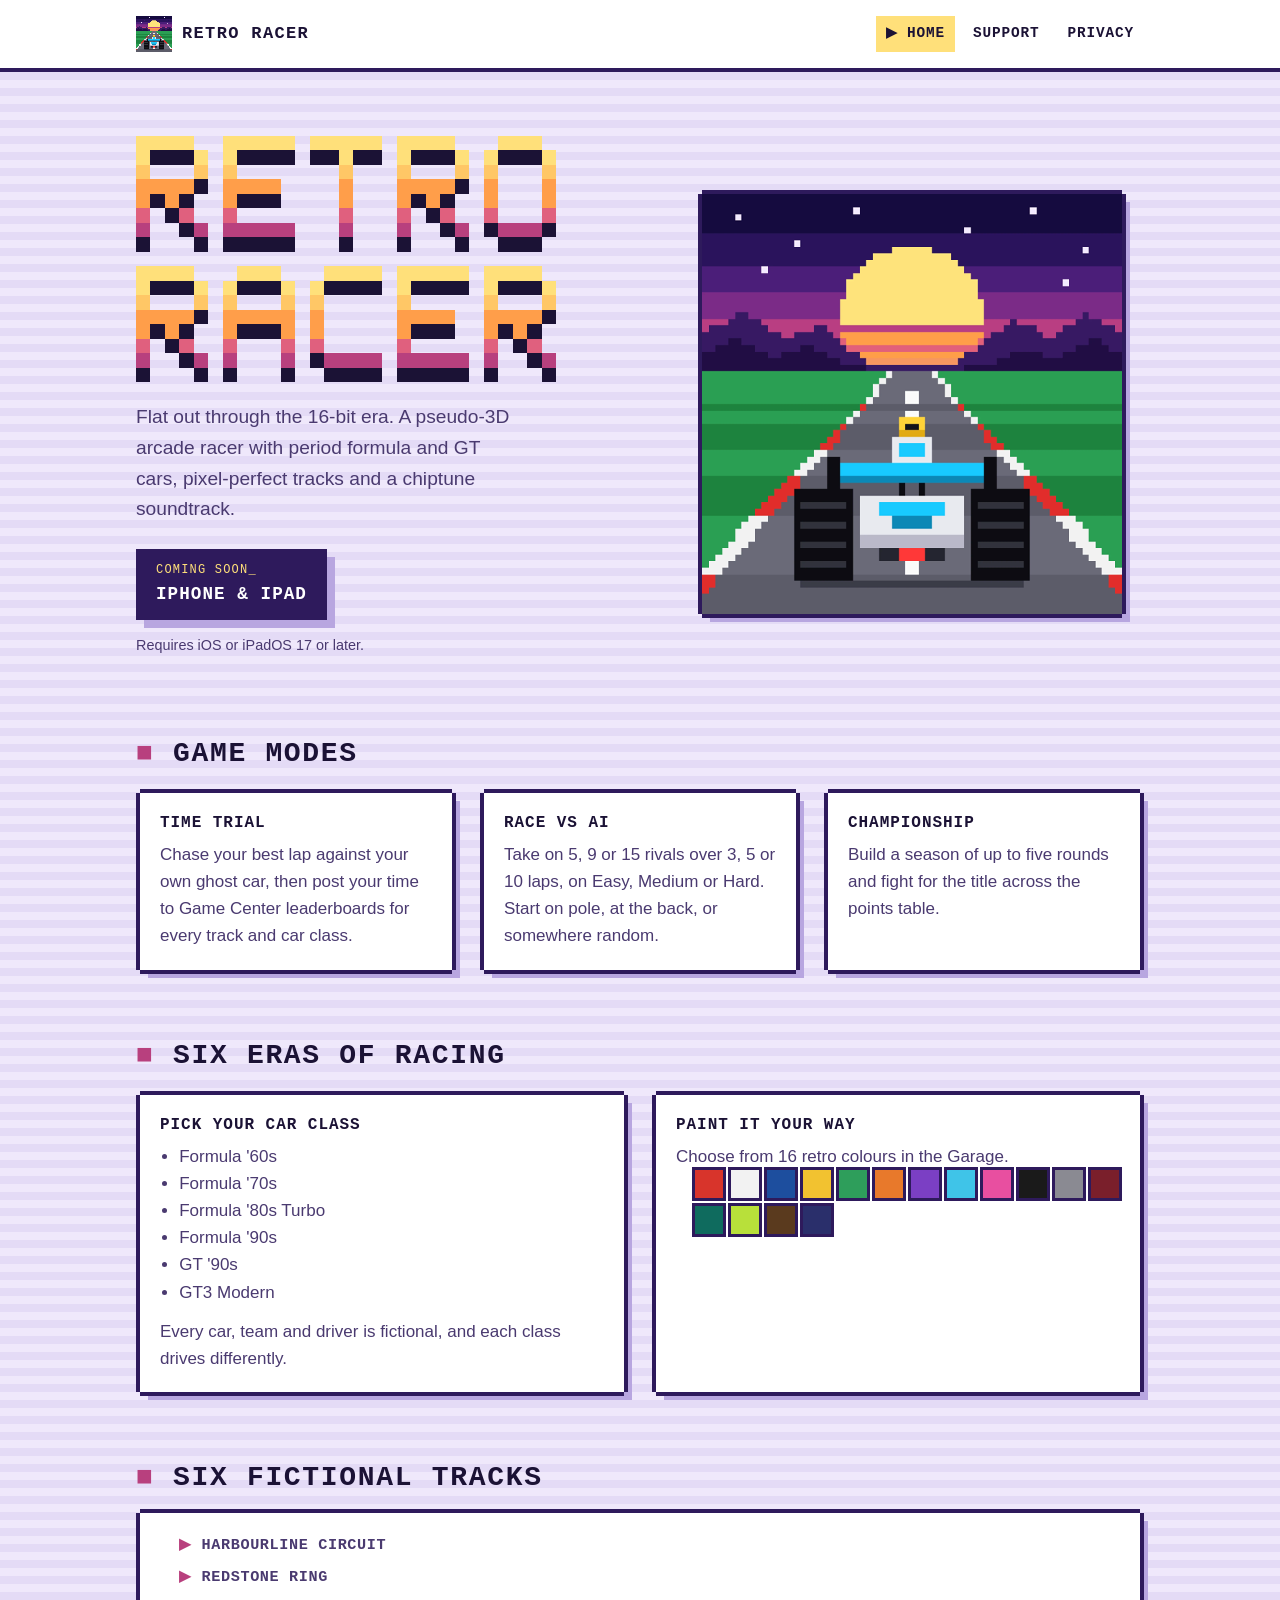
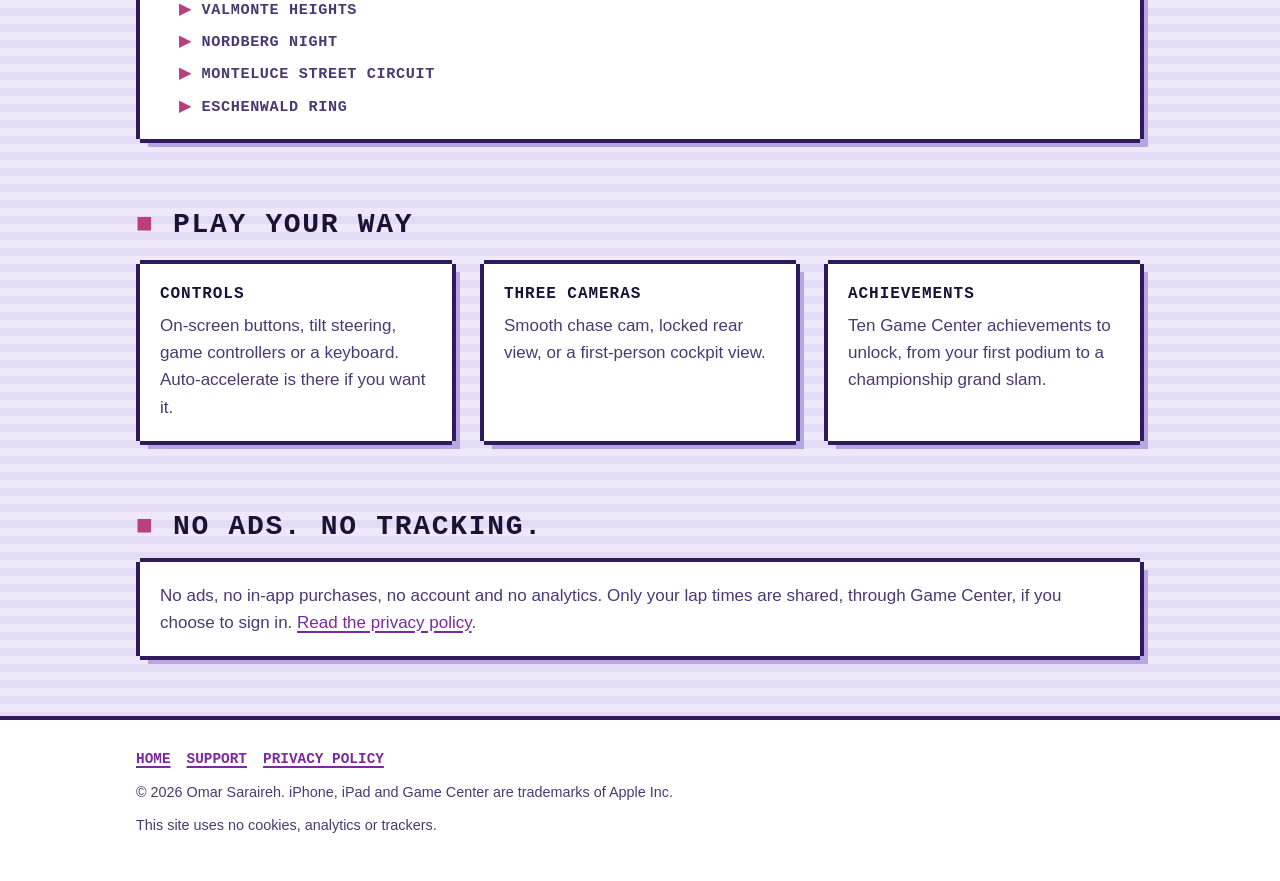
==== index.html @ 01d514aa "Add files via upload" ====
<!doctype html>
<html lang="en">
<head>
  <meta charset="utf-8">
  <meta name="viewport" content="width=device-width, initial-scale=1, viewport-fit=cover">
  <title>Retro Racer: 16-bit Racing</title>
  <meta name="description" content="Retro Racer is a 16-bit pseudo-3D racing game for iPhone and iPad: six classes of fictional formula and GT cars, time trials with Game Center leaderboards, and races against up to 15 AI rivals.">
  <meta name="theme-color" content="#ffffff" media="(prefers-color-scheme: light)">
  <meta name="theme-color" content="#2e1a5c" media="(prefers-color-scheme: dark)">
  <link rel="icon" href="icon.png" type="image/png">
  <link rel="apple-touch-icon" href="apple-touch-icon.png">
  <link rel="stylesheet" href="styles.css">
</head>
<body>
  <a class="skip-link" href="#main">Skip to content</a>

  <header class="site-header">
    <div class="wrap">
      <a class="brand" href="./"><img class="pixel" src="icon.png" alt="" width="36" height="36">Retro Racer</a>
      <nav class="nav" aria-label="Main">
        <a href="./" aria-current="page">Home</a>
        <a href="support.html">Support</a>
        <a href="privacy.html">Privacy</a>
      </nav>
    </div>
  </header>

  <main id="main">
    <div class="wrap">
      <div class="hero">
        <div>
          <h1 style="margin:0"><img class="wordmark pixel" src="wordmark.svg" alt="Retro Racer" width="420" height="246"></h1>
          <p class="lede">Flat out through the 16-bit era. A pseudo-3D arcade racer with period formula and GT cars, pixel-perfect tracks and a chiptune soundtrack.</p>
          <div class="coming-soon" role="note" aria-label="Coming soon to iPhone and iPad">
            <span class="small">Coming soon<span class="blink" aria-hidden="true">_</span></span>
            <span class="big">iPhone &amp; iPad</span>
          </div>
          <p class="req">Requires iOS or iPadOS 17 or later.</p>
        </div>
        <div class="hero-art panel">
          <img class="pixel" src="icon.png" alt="Pixel art of a white formula car racing down a grey road with red and white kerbs toward a big yellow sun setting behind purple mountains" width="512" height="512">
        </div>
      </div>

      <section aria-labelledby="modes-title">
        <h2 id="modes-title">Game modes</h2>
        <div class="grid three">
          <article class="card panel">
            <h3>Time Trial</h3>
            <p>Chase your best lap against your own ghost car, then post your time to Game Center leaderboards for every track and car class.</p>
          </article>
          <article class="card panel">
            <h3>Race vs AI</h3>
            <p>Take on 5, 9 or 15 rivals over 3, 5 or 10 laps, on Easy, Medium or Hard. Start on pole, at the back, or somewhere random.</p>
          </article>
          <article class="card panel">
            <h3>Championship</h3>
            <p>Build a season of up to five rounds and fight for the title across the points table.</p>
          </article>
        </div>
      </section>

      <section aria-labelledby="cars-title">
        <h2 id="cars-title">Six eras of racing</h2>
        <div class="grid">
          <article class="card panel">
            <h3>Pick your car class</h3>
            <ul>
              <li>Formula '60s</li>
              <li>Formula '70s</li>
              <li>Formula '80s Turbo</li>
              <li>Formula '90s</li>
              <li>GT '90s</li>
              <li>GT3 Modern</li>
            </ul>
            <p style="margin-top:12px">Every car, team and driver is fictional, and each class drives differently.</p>
          </article>
          <article class="card panel">
            <h3>Paint it your way</h3>
            <p>Choose from 16 retro colours in the Garage.</p>
            <ul class="swatches" aria-label="Sample car colours">
              <li style="background:#D8342B" title="Race red"></li>
              <li style="background:#F2F2F2" title="White"></li>
              <li style="background:#1D4E9E" title="Royal blue"></li>
              <li style="background:#F2C230" title="Yellow"></li>
              <li style="background:#2E9E5B" title="Green"></li>
              <li style="background:#E8792B" title="Orange"></li>
              <li style="background:#7B3FC4" title="Purple"></li>
              <li style="background:#3FC4E8" title="Cyan"></li>
              <li style="background:#E84FA0" title="Pink"></li>
              <li style="background:#1A1A1A" title="Black"></li>
              <li style="background:#8A8A92" title="Silver"></li>
              <li style="background:#7A1F2B" title="Maroon"></li>
              <li style="background:#0F6B5E" title="Teal"></li>
              <li style="background:#B8E03A" title="Lime"></li>
              <li style="background:#5A3A1E" title="Brown"></li>
              <li style="background:#2A2F6B" title="Navy"></li>
            </ul>
          </article>
        </div>
      </section>

      <section aria-labelledby="tracks-title">
        <h2 id="tracks-title">Six fictional tracks</h2>
        <div class="card panel">
          <ul class="tracks">
            <li>Harbourline Circuit</li>
            <li>Redstone Ring</li>
            <li>Valmonte Heights</li>
            <li>Nordberg Night</li>
            <li>Monteluce Street Circuit</li>
            <li>Eschenwald Ring</li>
          </ul>
        </div>
      </section>

      <section aria-labelledby="play-title">
        <h2 id="play-title">Play your way</h2>
        <div class="grid three">
          <article class="card panel">
            <h3>Controls</h3>
            <p>On-screen buttons, tilt steering, game controllers or a keyboard. Auto-accelerate is there if you want it.</p>
          </article>
          <article class="card panel">
            <h3>Three cameras</h3>
            <p>Smooth chase cam, locked rear view, or a first-person cockpit view.</p>
          </article>
          <article class="card panel">
            <h3>Achievements</h3>
            <p>Ten Game Center achievements to unlock, from your first podium to a championship grand slam.</p>
          </article>
        </div>
      </section>

      <section aria-labelledby="privacy-title">
        <h2 id="privacy-title">No ads. No tracking.</h2>
        <div class="card panel">
          <p>No ads, no in-app purchases, no account and no analytics. Only your lap times are shared, through Game Center, if you choose to sign in. <a href="privacy.html">Read the privacy policy</a>.</p>
        </div>
      </section>
    </div>
  </main>

  <footer class="site-footer">
    <div class="wrap">
      <nav aria-label="Footer">
        <a href="./">Home</a>
        <a href="support.html">Support</a>
        <a href="privacy.html">Privacy Policy</a>
      </nav>
      <p>© 2026 Omar Saraireh. iPhone, iPad and Game Center are trademarks of Apple Inc.</p>
      <p>This site uses no cookies, analytics or trackers.</p>
    </div>
  </footer>
</body>
</html>
---- styles.css ----
/* Retro Racer — 16-bit pixel style. System fonts only; no external requests. */

:root {
  color-scheme: light dark;

  /* Daytime (light mode) */
  --bg: #efe8fb;
  --bg-stripe: #e4dbf6;
  --panel: #ffffff;
  --edge: #2e1a5c;
  --shadow: #b8a6e0;
  --ink: #1b1235;
  --ink-soft: #4a3a70;
  --accent: #ffe07a;
  --accent-ink: #1b1235;
  --link: #7a2a9e;
  --hot: #b8407e;
  --grass: #2e9e5b;
  --focus: #1d4e9e;

  --px: 4px;
  --mono: ui-monospace, "SF Mono", SFMono-Regular, Menlo, Consolas, "Liberation Mono", monospace;
  --sans: -apple-system, BlinkMacSystemFont, "Segoe UI", Roboto, "Helvetica Neue", Arial, sans-serif;
}

@media (prefers-color-scheme: dark) {
  :root {
    /* Night (dark mode) — the game's own palette */
    --bg: #1b1235;
    --bg-stripe: #20163f;
    --panel: #2e1a5c;
    --edge: #6b3fa0;
    --shadow: #0f0a22;
    --ink: #fdf8ff;
    --ink-soft: #cfc6ea;
    --accent: #ffe07a;
    --accent-ink: #1b1235;
    --link: #ffe07a;
    --hot: #ff9e4a;
    --grass: #4ce06a;
    --focus: #1fc8ff;
  }
}

*,
*::before,
*::after { box-sizing: border-box; }

html { -webkit-text-size-adjust: 100%; }

body {
  margin: 0;
  min-height: 100vh;
  font-family: var(--sans);
  font-size: 1.0625rem;
  line-height: 1.6;
  color: var(--ink);
  background-color: var(--bg);
  /* Scanline-style stripes, like the road's alternating rumble segments. */
  background-image: repeating-linear-gradient(180deg, var(--bg) 0 8px, var(--bg-stripe) 8px 16px);
}

a { color: var(--link); text-underline-offset: 0.18em; text-decoration-thickness: 2px; }
a:hover { color: var(--hot); }
:focus-visible { outline: var(--px) solid var(--focus); outline-offset: 2px; }

img.pixel, .pixel img { image-rendering: pixelated; image-rendering: crisp-edges; }

.skip-link {
  position: absolute; left: -9999px; top: 8px; z-index: 10;
  padding: 8px 14px; background: var(--accent); color: var(--accent-ink);
  font-family: var(--mono); font-weight: 700;
}
.skip-link:focus { left: 16px; }

.wrap { width: 100%; max-width: 1040px; margin: 0 auto; padding: 0 16px; }
.prose { max-width: 760px; }

/* Pixel panel: square notched corners made with box-shadows, plus a hard drop shadow. */
.panel {
  background: var(--panel);
  margin: var(--px);
  box-shadow:
    0 calc(var(--px) * -1) 0 0 var(--edge),
    0 var(--px) 0 0 var(--edge),
    calc(var(--px) * -1) 0 0 0 var(--edge),
    var(--px) 0 0 0 var(--edge),
    calc(var(--px) * 2) calc(var(--px) * 2) 0 0 var(--shadow);
}

h1, h2, h3, .mono {
  font-family: var(--mono);
  text-transform: uppercase;
  letter-spacing: 0.06em;
  line-height: 1.25;
}

/* Header */
.site-header { padding: 16px 0; border-bottom: var(--px) solid var(--edge); background: var(--panel); }
.site-header .wrap { display: flex; align-items: center; justify-content: space-between; gap: 12px; flex-wrap: wrap; }
.brand { display: inline-flex; align-items: center; gap: 10px; text-decoration: none; color: var(--ink); font-family: var(--mono); font-weight: 800; letter-spacing: 0.08em; text-transform: uppercase; }
.brand img { width: 36px; height: 36px; }
.nav { display: flex; flex-wrap: wrap; gap: 8px; }
.nav a {
  font-family: var(--mono); font-weight: 700; font-size: 0.9rem; text-transform: uppercase; letter-spacing: 0.06em;
  color: var(--ink); text-decoration: none; padding: 6px 10px;
}
.nav a:hover { background: var(--bg-stripe); color: var(--ink); }
.nav a[aria-current="page"] { background: var(--accent); color: var(--accent-ink); }
.nav a[aria-current="page"]::before { content: "▶ "; }

/* Hero */
.hero { padding: 40px 0 16px; display: grid; gap: 32px; align-items: center; }
.wordmark { width: 100%; max-width: 420px; height: auto; display: block; margin: 0 0 20px; }
.hero .lede { font-size: 1.2rem; color: var(--ink-soft); margin: 0 0 24px; max-width: 36ch; }
.hero-art { width: 100%; max-width: 420px; justify-self: center; padding: 0; line-height: 0; }
.hero-art img { width: 100%; height: auto; display: block; }

.coming-soon {
  display: inline-flex; flex-direction: column; padding: 12px 20px;
  background: var(--edge); color: #ffffff; font-family: var(--mono); text-transform: uppercase;
  box-shadow: calc(var(--px) * 2) calc(var(--px) * 2) 0 0 var(--shadow);
}
.coming-soon .small { font-size: 0.75rem; letter-spacing: 0.1em; color: #ffe07a; }
.coming-soon .big { font-size: 1.1rem; font-weight: 800; letter-spacing: 0.06em; }
.blink { animation: blink 1.1s steps(1) infinite; }
@keyframes blink { 50% { opacity: 0; } }
@media (prefers-reduced-motion: reduce) { .blink { animation: none; } }
.req { margin-top: 14px; font-size: 0.9rem; color: var(--ink-soft); }

/* Sections */
section { padding: 32px 0; }
h2 { font-size: clamp(1.3rem, 4.5vw, 1.75rem); margin: 0 0 18px; }
h2::before { content: "■ "; color: var(--hot); }
h3 { font-size: 1rem; margin: 0 0 8px; }
.grid { display: grid; gap: 24px; grid-template-columns: 1fr; }
.card { padding: 20px; }
.card p { margin: 0; color: var(--ink-soft); }
.card ul { margin: 0; padding-left: 1.2rem; color: var(--ink-soft); }

.swatches { display: flex; flex-wrap: wrap; gap: 8px; margin: 14px 0 0; padding: 0; list-style: none; }
.swatches li { width: 28px; height: 28px; box-shadow: 0 0 0 3px var(--edge); }

.tracks { list-style: none; padding: 0; margin: 0; display: grid; gap: 8px; }
.tracks li { font-family: var(--mono); font-weight: 700; text-transform: uppercase; letter-spacing: 0.04em; font-size: 0.95rem; }
.tracks li::before { content: "▶ "; color: var(--hot); }

/* Document pages */
.doc { padding: 32px 0 48px; }
.doc article { padding: 24px 18px; }
.doc h1 { font-size: clamp(1.6rem, 6vw, 2.25rem); margin: 0 0 8px; }
.doc h2 { font-size: 1.15rem; margin: 36px 0 10px; }
.doc h3 { font-size: 0.95rem; margin: 22px 0 6px; }
.doc .updated { color: var(--ink-soft); margin: 0 0 20px; }
.doc ul { padding-left: 1.3rem; }
.doc li { margin: 6px 0; }
.summary-box { padding: 16px 18px; background: var(--bg-stripe); border-left: var(--px) solid var(--hot); }
.summary-box ul { margin: 8px 0 0; }

table { width: 100%; border-collapse: collapse; font-size: 0.95rem; }
.table-scroll { overflow-x: auto; -webkit-overflow-scrolling: touch; }
th, td { text-align: left; padding: 10px; border-bottom: 2px solid var(--edge); vertical-align: top; }
th { font-family: var(--mono); text-transform: uppercase; font-size: 0.8rem; letter-spacing: 0.06em; }

details { margin: 14px var(--px); padding: 14px 16px; background: var(--panel);
  box-shadow: 0 0 0 3px var(--edge), 6px 6px 0 3px var(--shadow); }
summary { cursor: pointer; font-weight: 700; }
details p, details ul { margin: 10px 0 0; color: var(--ink-soft); }

.contact-card { padding: 20px; text-align: center; margin: 20px var(--px) 24px; background: var(--bg-stripe); }
.button {
  display: inline-block; margin-top: 10px; padding: 12px 20px;
  background: var(--accent); color: var(--accent-ink); text-decoration: none;
  font-family: var(--mono); font-weight: 800; letter-spacing: 0.04em; word-break: break-all;
  box-shadow: 0 0 0 3px var(--edge), 6px 6px 0 3px var(--edge);
}
.button:hover { color: var(--accent-ink); transform: translate(2px, 2px); box-shadow: 0 0 0 3px var(--edge), 3px 3px 0 3px var(--edge); }

/* Footer */
.site-footer { margin-top: 24px; padding: 28px 0 44px; background: var(--panel); border-top: var(--px) solid var(--edge); font-size: 0.9rem; color: var(--ink-soft); }
.site-footer .wrap { display: flex; flex-direction: column; gap: 10px; }
.site-footer nav { display: flex; flex-wrap: wrap; gap: 16px; font-family: var(--mono); text-transform: uppercase; font-weight: 700; }
.site-footer p { margin: 0; }

@media (min-width: 720px) {
  .hero { grid-template-columns: 1.1fr 1fr; padding: 64px 0 32px; }
  .grid { grid-template-columns: repeat(2, 1fr); }
  .doc article { padding: 40px 44px; }
}
@media (min-width: 980px) {
  .grid.three { grid-template-columns: repeat(3, 1fr); }
}
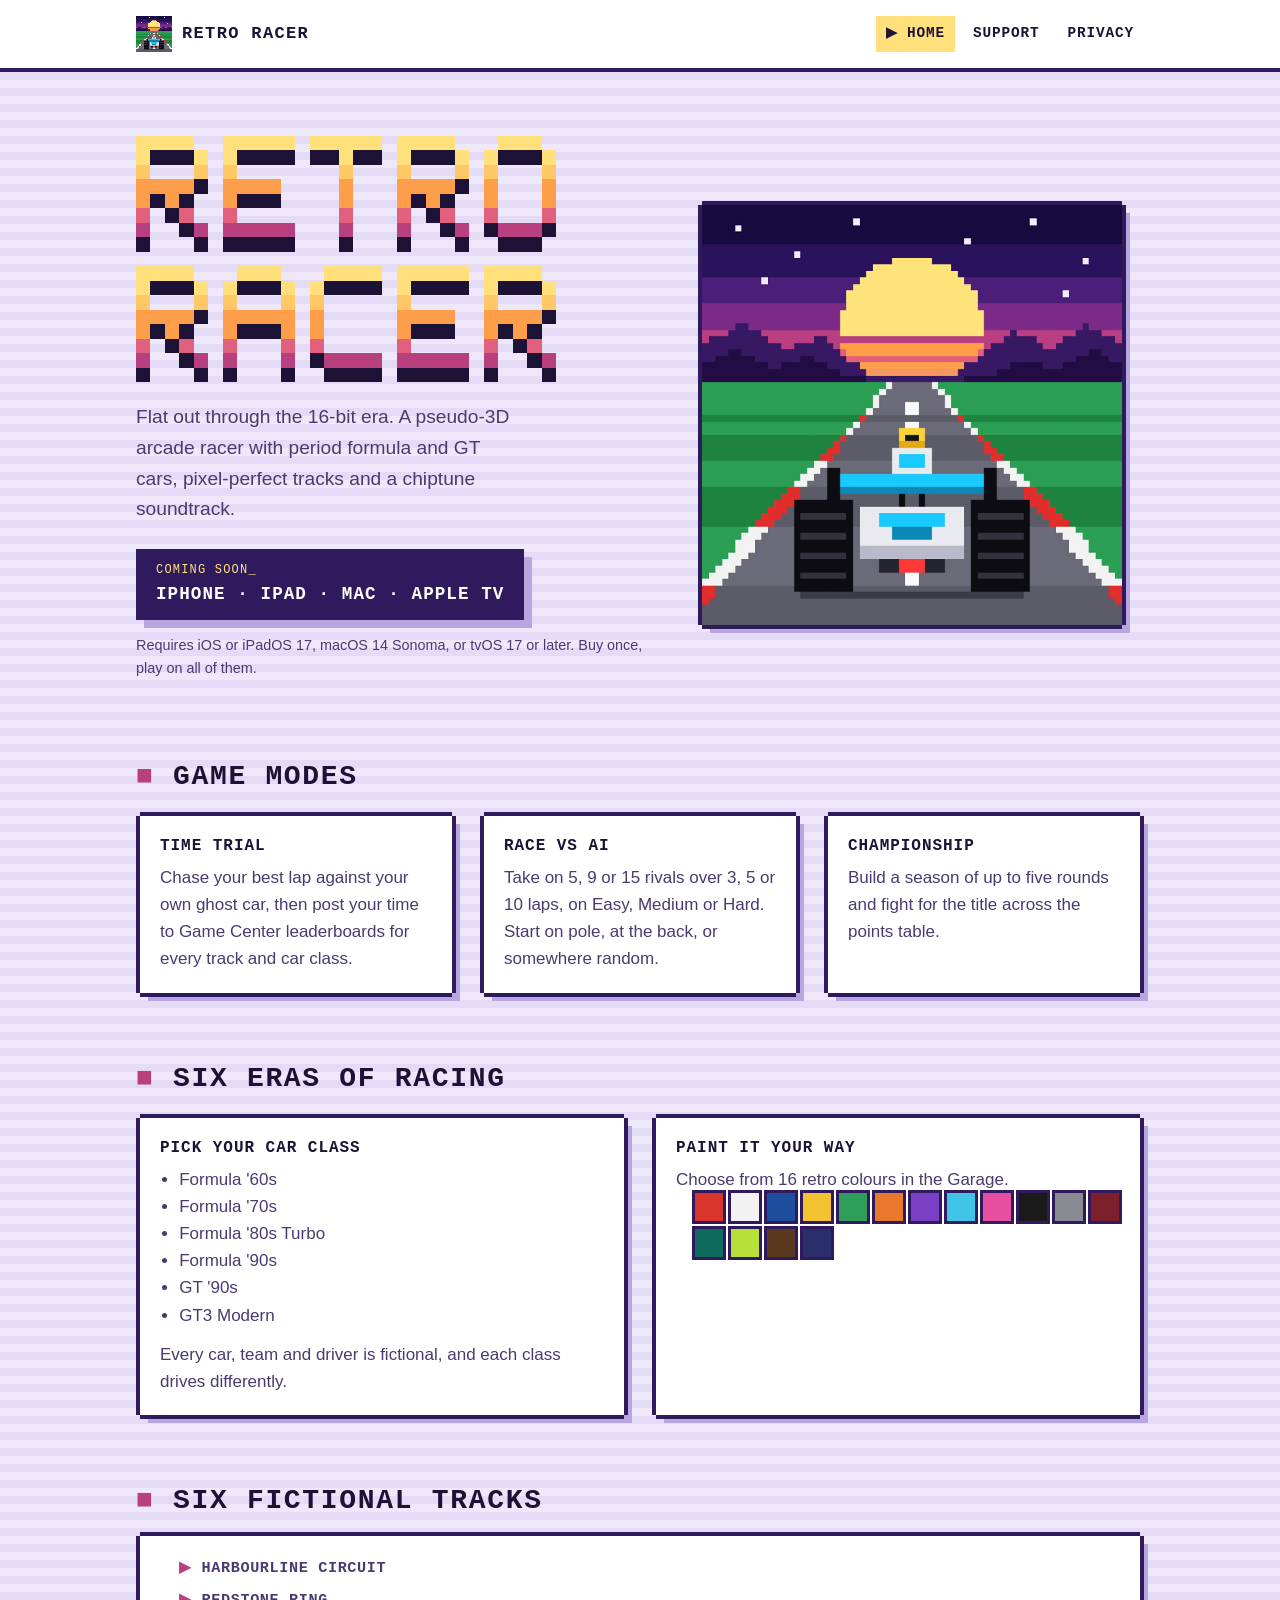
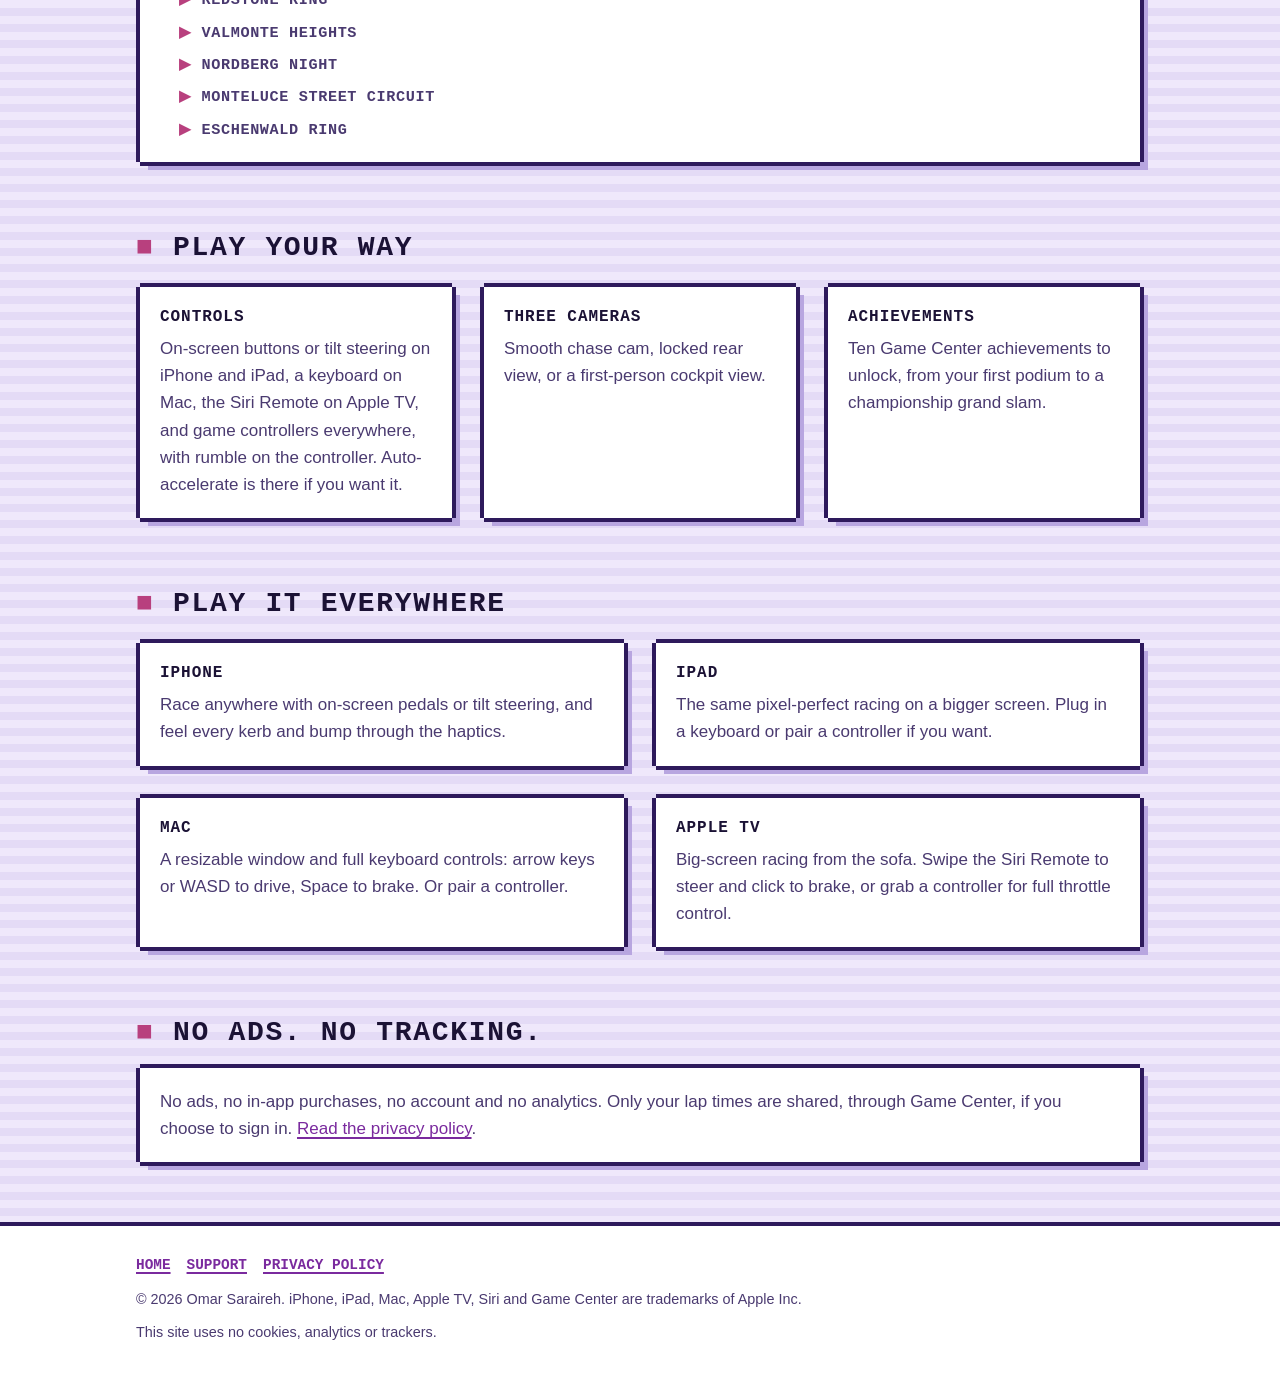
==== commit 1d56e461: "Add files via upload" ====
--- a/index.html
+++ b/index.html
@@ -4,7 +4,7 @@
   <meta charset="utf-8">
   <meta name="viewport" content="width=device-width, initial-scale=1, viewport-fit=cover">
   <title>Retro Racer: 16-bit Racing</title>
-  <meta name="description" content="Retro Racer is a 16-bit pseudo-3D racing game for iPhone and iPad: six classes of fictional formula and GT cars, time trials with Game Center leaderboards, and races against up to 15 AI rivals.">
+  <meta name="description" content="Retro Racer is a 16-bit pseudo-3D racing game for iPhone, iPad, Mac and Apple TV: six classes of fictional formula and GT cars, time trials with Game Center leaderboards, and races against up to 15 AI rivals.">
   <meta name="theme-color" content="#ffffff" media="(prefers-color-scheme: light)">
   <meta name="theme-color" content="#2e1a5c" media="(prefers-color-scheme: dark)">
   <link rel="icon" href="icon.png" type="image/png">
@@ -31,11 +31,12 @@
         <div>
           <h1 style="margin:0"><img class="wordmark pixel" src="wordmark.svg" alt="Retro Racer" width="420" height="246"></h1>
           <p class="lede">Flat out through the 16-bit era. A pseudo-3D arcade racer with period formula and GT cars, pixel-perfect tracks and a chiptune soundtrack.</p>
-          <div class="coming-soon" role="note" aria-label="Coming soon to iPhone and iPad">
+          <div class="coming-soon" role="note" aria-label="Coming soon to iPhone, iPad, Mac and Apple TV">
             <span class="small">Coming soon<span class="blink" aria-hidden="true">_</span></span>
-            <span class="big">iPhone &amp; iPad</span>
+            <span class="big"><span class="nw">iPhone · iPad</span><span class="sep"> · </span><span class="nw">Mac · Apple TV</span></span>
           </div>
-          <p class="req">Requires iOS or iPadOS 17 or later.</p>
+          <p class="req">Requires iOS or iPadOS 17, macOS 14 Sonoma, or tvOS 17 or later. Buy once, play on all of them.</p>
+          <!-- VERIFY: "Buy once" relies on universal purchase (same bundle ID on every platform, which the project uses). The game is free, so this mainly means one download per device with the same Game Center progress. Remove if you list platforms as separate apps. -->
         </div>
         <div class="hero-art panel">
           <img class="pixel" src="icon.png" alt="Pixel art of a white formula car racing down a grey road with red and white kerbs toward a big yellow sun setting behind purple mountains" width="512" height="512">
@@ -119,7 +120,7 @@
         <div class="grid three">
           <article class="card panel">
             <h3>Controls</h3>
-            <p>On-screen buttons, tilt steering, game controllers or a keyboard. Auto-accelerate is there if you want it.</p>
+            <p>On-screen buttons or tilt steering on iPhone and iPad, a keyboard on Mac, the Siri Remote on Apple TV, and game controllers everywhere, with rumble on the controller. Auto-accelerate is there if you want it.</p>
           </article>
           <article class="card panel">
             <h3>Three cameras</h3>
@@ -128,6 +129,28 @@
           <article class="card panel">
             <h3>Achievements</h3>
             <p>Ten Game Center achievements to unlock, from your first podium to a championship grand slam.</p>
+          </article>
+        </div>
+      </section>
+
+      <section aria-labelledby="platforms-title">
+        <h2 id="platforms-title">Play it everywhere</h2>
+        <div class="grid">
+          <article class="card panel">
+            <h3>iPhone</h3>
+            <p>Race anywhere with on-screen pedals or tilt steering, and feel every kerb and bump through the haptics.</p>
+          </article>
+          <article class="card panel">
+            <h3>iPad</h3>
+            <p>The same pixel-perfect racing on a bigger screen. Plug in a keyboard or pair a controller if you want.</p>
+          </article>
+          <article class="card panel">
+            <h3>Mac</h3>
+            <p>A resizable window and full keyboard controls: arrow keys or WASD to drive, Space to brake. Or pair a controller.</p>
+          </article>
+          <article class="card panel">
+            <h3>Apple TV</h3>
+            <p>Big-screen racing from the sofa. Swipe the Siri Remote to steer and click to brake, or grab a controller for full throttle control.</p>
           </article>
         </div>
       </section>
@@ -148,7 +171,7 @@
         <a href="support.html">Support</a>
         <a href="privacy.html">Privacy Policy</a>
       </nav>
-      <p>© 2026 Omar Saraireh. iPhone, iPad and Game Center are trademarks of Apple Inc.</p>
+      <p>© 2026 Omar Saraireh. iPhone, iPad, Mac, Apple TV, Siri and Game Center are trademarks of Apple Inc.</p>
       <p>This site uses no cookies, analytics or trackers.</p>
     </div>
   </footer>
--- a/styles.css
+++ b/styles.css
@@ -190,3 +190,10 @@
 @media (min-width: 980px) {
   .grid.three { grid-template-columns: repeat(3, 1fr); }
 }
+
+/* Platform list in the "Coming soon" box: one line when it fits, two clean lines on phones. */
+.coming-soon .nw { white-space: nowrap; }
+@media (max-width: 479px) {
+  .coming-soon .sep { display: none; }
+  .coming-soon .nw { display: block; }
+}
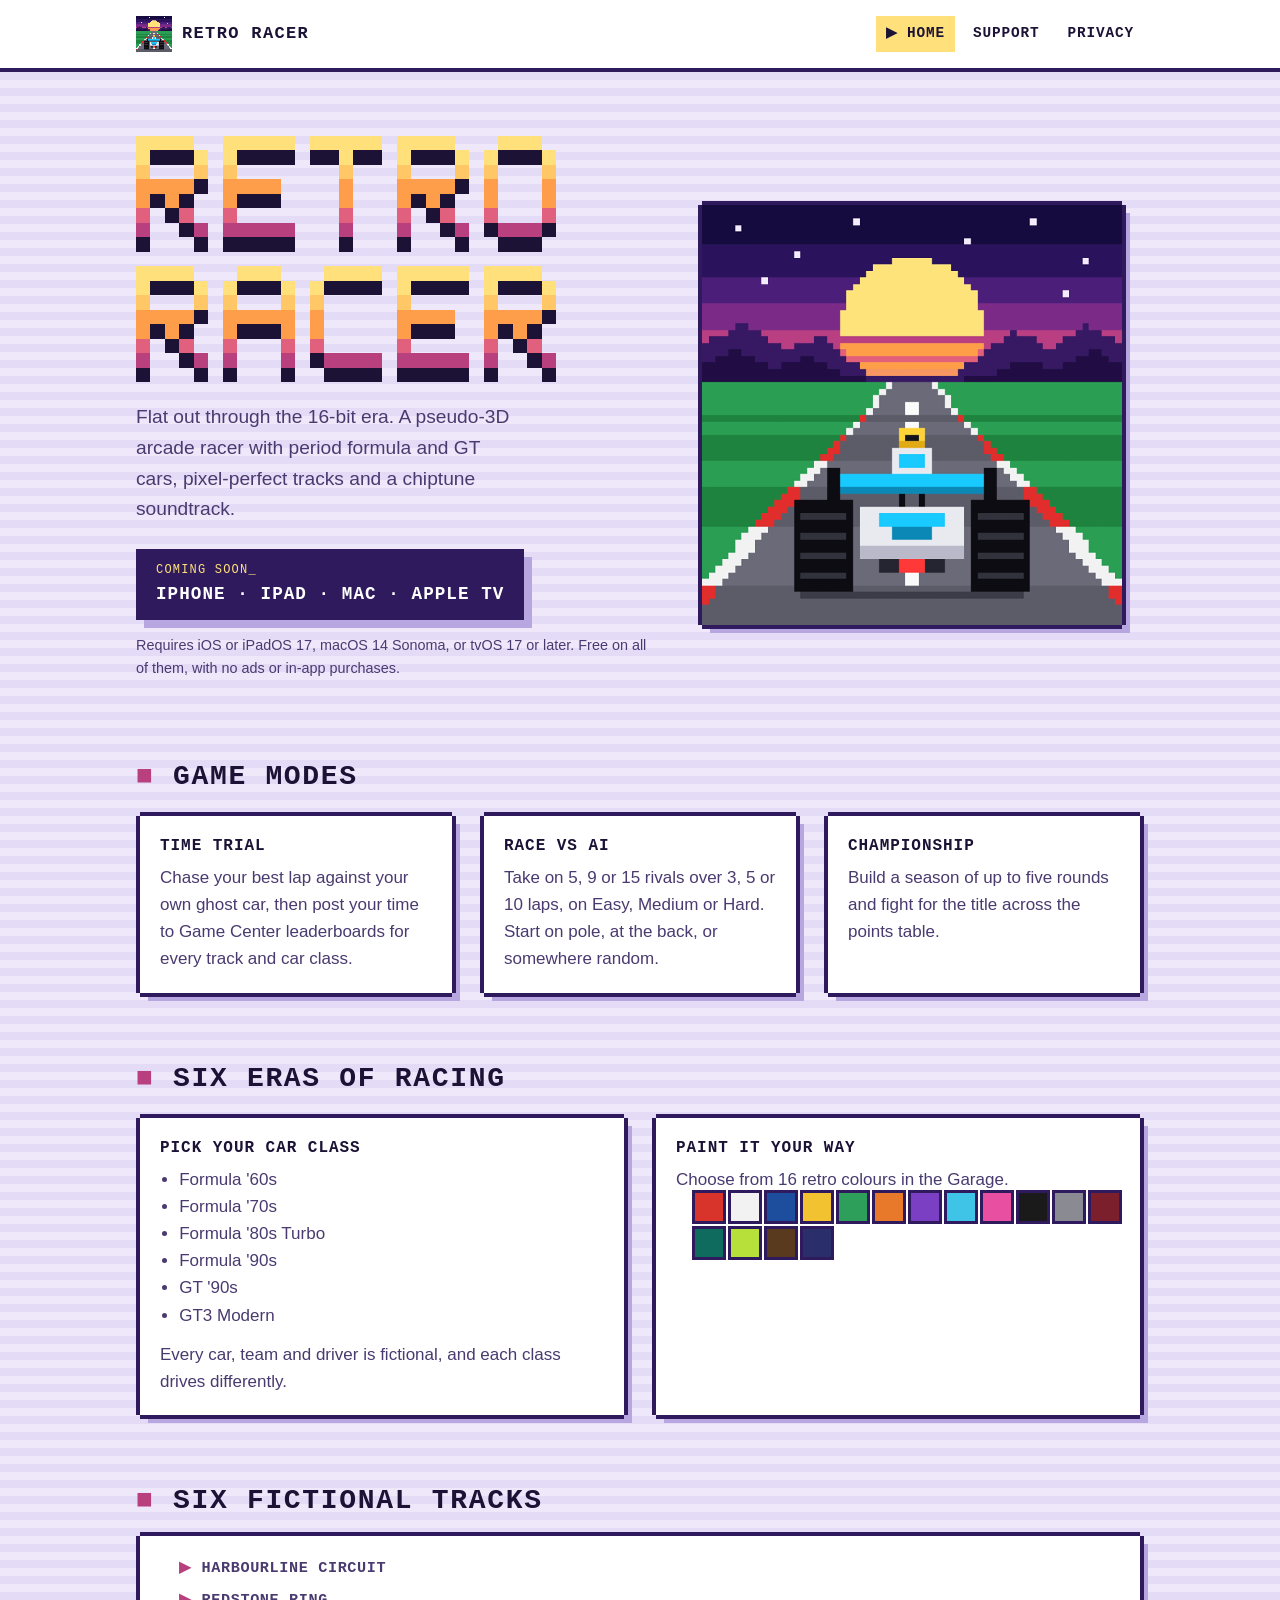
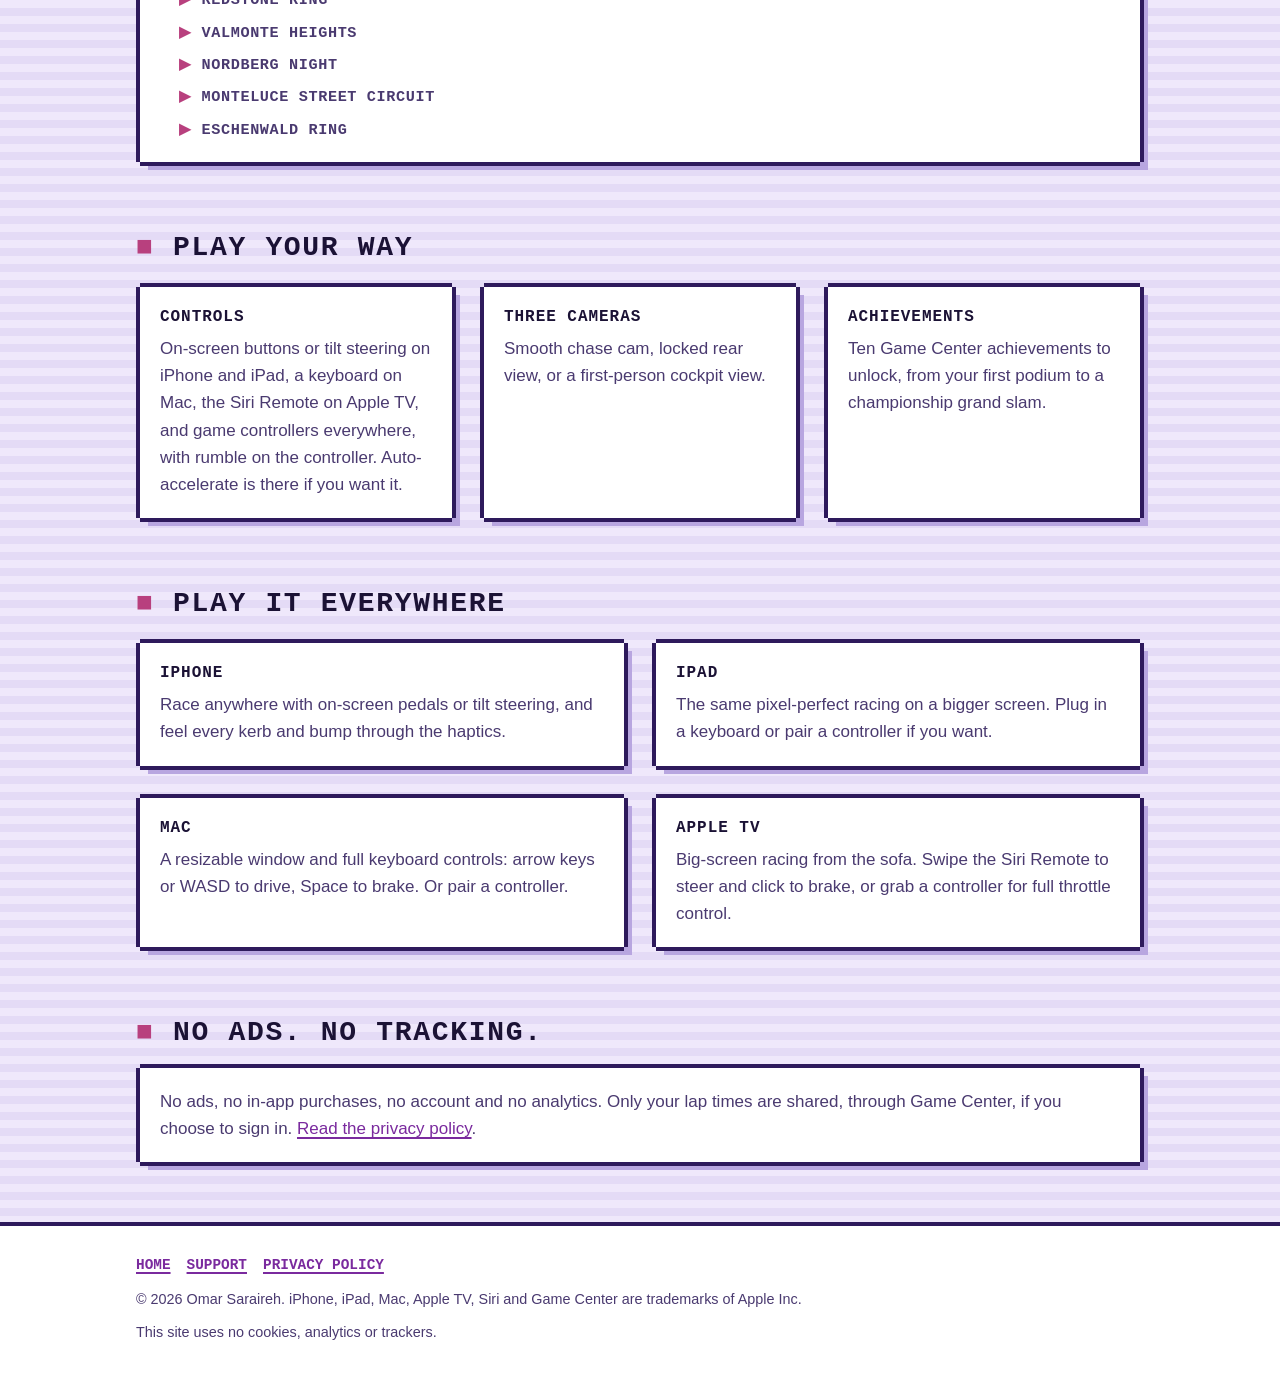
==== commit 8ccbda34: "Add files via upload" ====
--- a/index.html
+++ b/index.html
@@ -35,8 +35,7 @@
             <span class="small">Coming soon<span class="blink" aria-hidden="true">_</span></span>
             <span class="big"><span class="nw">iPhone · iPad</span><span class="sep"> · </span><span class="nw">Mac · Apple TV</span></span>
           </div>
-          <p class="req">Requires iOS or iPadOS 17, macOS 14 Sonoma, or tvOS 17 or later. Buy once, play on all of them.</p>
-          <!-- VERIFY: "Buy once" relies on universal purchase (same bundle ID on every platform, which the project uses). The game is free, so this mainly means one download per device with the same Game Center progress. Remove if you list platforms as separate apps. -->
+          <p class="req">Requires iOS or iPadOS 17, macOS 14 Sonoma, or tvOS 17 or later. Free on all of them, with no ads or in-app purchases.</p>
         </div>
         <div class="hero-art panel">
           <img class="pixel" src="icon.png" alt="Pixel art of a white formula car racing down a grey road with red and white kerbs toward a big yellow sun setting behind purple mountains" width="512" height="512">
